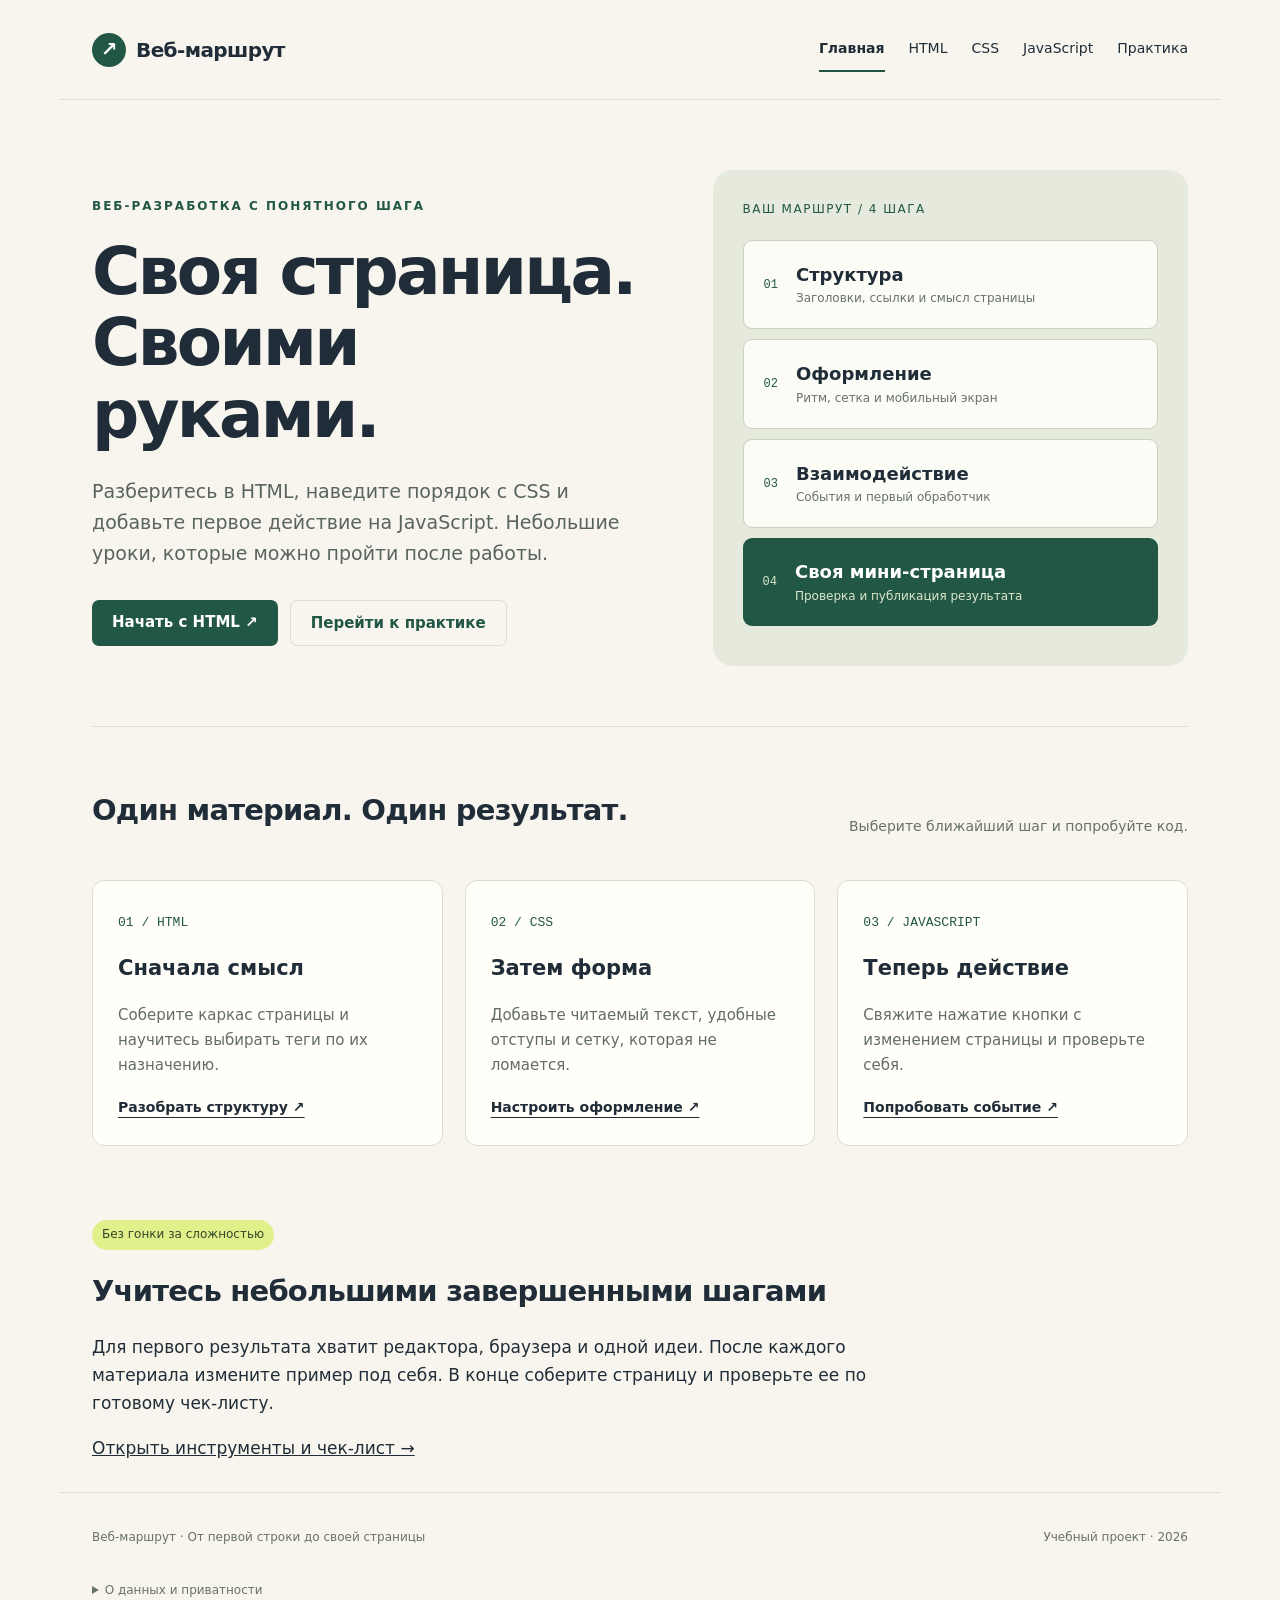
==== index.html @ abe5537c "Create five-page web learning site" ====
<!doctype html><html lang="ru"><head><meta charset="utf-8"><meta name="viewport" content="width=device-width,initial-scale=1"><meta name="description" content="Практический маршрут по HTML, CSS и JavaScript для самостоятельного обучения"><title>От идеи до своей страницы · Веб-маршрут</title><link rel="stylesheet" href="style.css"></head><body><header><a class="brand" href="index.html"><i>↗</i>Веб-маршрут</a><nav aria-label="Основная навигация"><a href="index.html" aria-current="page">Главная</a><a href="html.html" >HTML</a><a href="css.html" >CSS</a><a href="javascript.html" >JavaScript</a><a href="toolkit.html" >Практика</a></nav></header><main><section class="hero"><div><span class="eyebrow">Веб-разработка с понятного шага</span><h1>Своя страница.<br>Своими руками.</h1><p class="lead">Разберитесь в HTML, наведите порядок с CSS и добавьте первое действие на JavaScript. Небольшие уроки, которые можно пройти после работы.</p><div class="actions"><a class="button" href="html.html">Начать с HTML ↗</a><a class="button secondary" href="toolkit.html">Перейти к практике</a></div></div><div class="map"><div class="map-head">ВАШ МАРШРУТ / 4 ШАГА</div><div class="step"><span>01</span><div><strong>Структура</strong><small>Заголовки, ссылки и смысл страницы</small></div></div><div class="step"><span>02</span><div><strong>Оформление</strong><small>Ритм, сетка и мобильный экран</small></div></div><div class="step"><span>03</span><div><strong>Взаимодействие</strong><small>События и первый обработчик</small></div></div><div class="step"><span>04</span><div><strong>Своя мини-страница</strong><small>Проверка и публикация результата</small></div></div></div></section><section class="section"><div class="section-head"><h2>Один материал. Один результат.</h2><p>Выберите ближайший шаг и попробуйте код.</p></div><div class="cards"><article class="card"><span class="num">01 / HTML</span><h3>Сначала смысл</h3><p>Соберите каркас страницы и научитесь выбирать теги по их назначению.</p><a href="html.html">Разобрать структуру ↗</a></article><article class="card"><span class="num">02 / CSS</span><h3>Затем форма</h3><p>Добавьте читаемый текст, удобные отступы и сетку, которая не ломается.</p><a href="css.html">Настроить оформление ↗</a></article><article class="card"><span class="num">03 / JAVASCRIPT</span><h3>Теперь действие</h3><p>Свяжите нажатие кнопки с изменением страницы и проверьте себя.</p><a href="javascript.html">Попробовать событие ↗</a></article></div></section><section class="note"><span class="pill">Без гонки за сложностью</span><h2>Учитесь небольшими завершенными шагами</h2><p>Для первого результата хватит редактора, браузера и одной идеи. После каждого материала измените пример под себя. В конце соберите страницу и проверьте ее по готовому чек-листу.</p><a href="toolkit.html">Открыть инструменты и чек-лист →</a></section></main><footer><div class="foot"><span>Веб-маршрут · От первой строки до своей страницы</span><span>Учебный проект · 2026</span></div><div id="counters"></div><details><summary>О данных и приватности</summary><p>Тест и чек-лист работают в браузере. Сайт не запрашивает имя, почту или телефон. При подключении внешней аналитики сведения о посещении обрабатываются соответствующим сервисом. Текущее состояние подключения: <span id="analytics-status">внешние счетчики не подключены</span>.</p></details></footer><script src="analytics-config.js"></script><script src="analytics.js"></script><script src="app.js"></script></body></html>
---- style.css ----
:root{--ink:#202d38;--paper:#f7f5ee;--green:#225745;--muted:#687269;--line:#d9ded1;--accent:#e2f08b}*{box-sizing:border-box}body{margin:0;background:var(--paper);color:var(--ink);font:17px/1.65 system-ui,sans-serif}a{color:inherit}header,main,footer{max-width:1160px;margin:auto;padding:0 32px}header{display:flex;align-items:center;justify-content:space-between;gap:24px;min-height:100px;border-bottom:1px solid var(--line)}.brand{text-decoration:none;font-weight:800;font-size:20px;letter-spacing:-.6px}.brand i{display:inline-grid;place-items:center;background:var(--green);color:white;border-radius:50%;width:34px;height:34px;font-style:normal;margin-right:10px}nav{display:flex;gap:24px;font-size:14px}nav a{text-decoration:none;padding:10px 0}nav a[aria-current]{border-bottom:2px solid var(--green);font-weight:700}.eyebrow{text-transform:uppercase;letter-spacing:2px;font-size:12px;color:var(--green);font-weight:700}.hero{display:grid;grid-template-columns:1.2fr 1fr;gap:50px;padding:70px 0 60px;align-items:center}h1{font-size:clamp(38px,5.2vw,66px);letter-spacing:-2.7px;line-height:1.08;font-weight:650;margin:18px 0 26px}h2{font-size:29px;line-height:1.2;letter-spacing:-.8px}h3{font-size:21px;line-height:1.3}.lead{font-size:19px;color:#59645e;max-width:620px}.button,button{display:inline-block;border:0;border-radius:7px;background:var(--green);color:white;text-decoration:none;padding:13px 20px;font:600 15px system-ui;cursor:pointer}.button.secondary{background:transparent;color:var(--green);border:1px solid var(--line)}.actions{display:flex;gap:12px;flex-wrap:wrap;margin-top:30px}.map{background:#e5eadc;padding:30px;border-radius:20px;position:relative}.map-head{font-size:12px;letter-spacing:1.5px;color:var(--green);margin-bottom:20px}.step{padding:19px 20px;margin:10px 0;border:1px solid #cbd2bf;background:#fbfcf6;border-radius:9px;display:flex;gap:18px;align-items:center}.step span{font:12px monospace;color:var(--green)}.step strong{font-size:18px}.step small{display:block;color:var(--muted);font-size:12px}.step:last-child{background:var(--green);color:white;border:0}.step:last-child span,.step:last-child small{color:#dce8cb}.section{padding:42px 0;border-top:1px solid var(--line)}.section-head{display:flex;justify-content:space-between;align-items:end;gap:20px;margin-bottom:28px}.section-head p{color:var(--muted);font-size:14px}.cards{display:grid;grid-template-columns:repeat(3,1fr);gap:22px}.card{background:#fffef8;border:1px solid var(--line);border-radius:12px;padding:25px}.card .num{font:13px monospace;color:var(--green)}.card p{font-size:15px;color:#626d63}.card a{font-size:14px;font-weight:650;text-underline-offset:5px}.note{padding:30px 0;max-width:800px}.article{max-width:820px;margin:55px auto 70px}.article h1{font-size:48px}.article h2{margin-top:44px}.article p,.article li{color:#46534b}.article li{margin:9px 0}pre{background:#223a32;color:#eef4e9;padding:24px;border-radius:10px;overflow:auto;font:14px/1.7 ui-monospace,monospace}.checklist{list-style:none;padding:0}.checklist li{padding:12px 0;border-bottom:1px solid var(--line)}input{accent-color:var(--green)}label{cursor:pointer}.quiz{padding:25px;background:#e5eadc;border-radius:12px}.quiz label{display:block;margin:10px 0}.quiz p{color:var(--ink)}#quiz-result{font-weight:600}.sources{font-size:14px;border-top:1px solid var(--line);margin-top:40px;padding-top:20px}footer{font-size:12px;color:var(--muted);padding-top:35px;padding-bottom:35px;border-top:1px solid var(--line)}footer .foot{display:flex;justify-content:space-between;gap:20px}footer details{margin-top:18px}#counters{display:flex;gap:12px;margin-top:15px}.pill{display:inline-block;background:var(--accent);color:#33462a;padding:5px 10px;border-radius:20px;font-size:12px}a:focus-visible,button:focus-visible{outline:3px solid #83a74c;outline-offset:5px}@media(max-width:740px){header{display:block;padding-top:20px;padding-bottom:15px}nav{gap:18px;overflow:auto;margin-top:10px}.hero{grid-template-columns:1fr;padding:35px 0;gap:25px}.cards{grid-template-columns:1fr}header,main,footer{padding-left:20px;padding-right:20px}h1{letter-spacing:-1.6px}.article h1{font-size:37px}.section-head{display:block}.foot{flex-direction:column}}
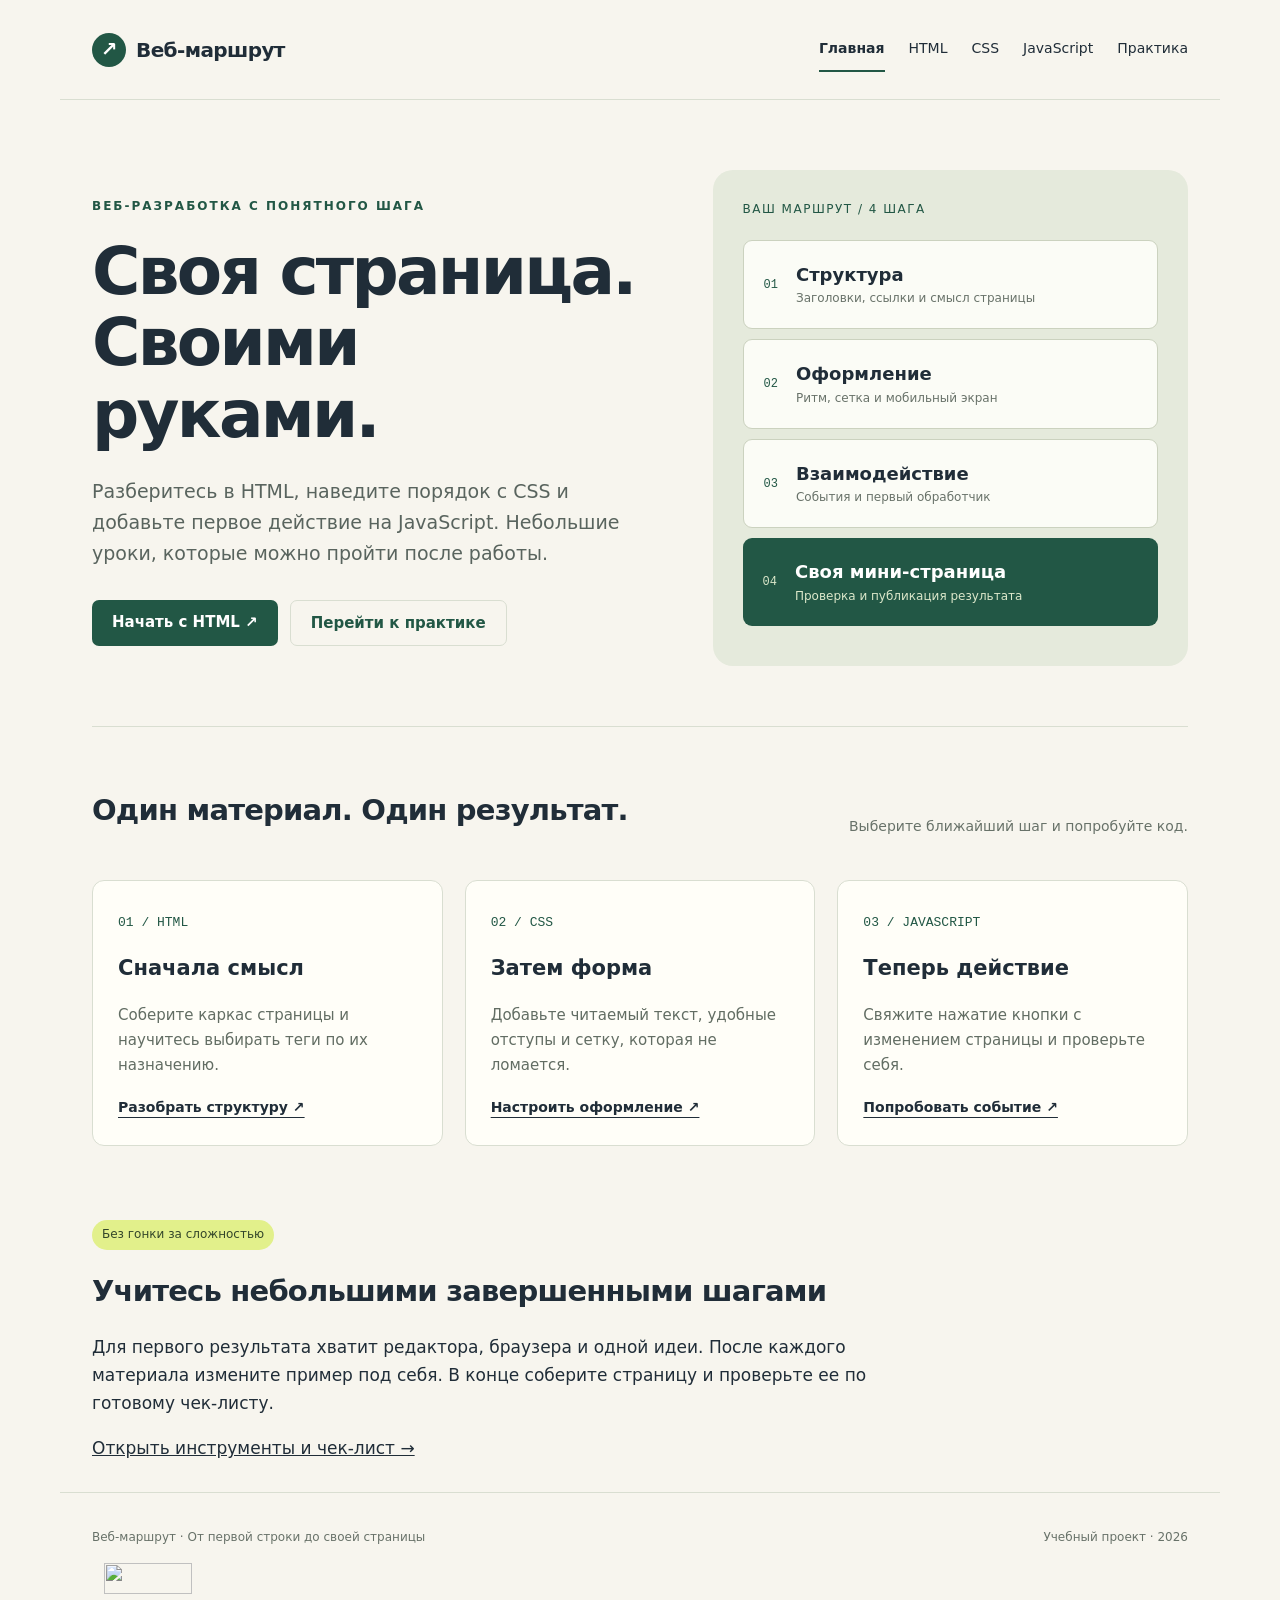
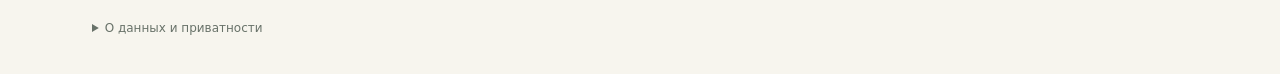
==== commit f9b35bde: "Install registered LiveInternet counter on all five pages" ====
--- a/index.html
+++ b/index.html
@@ -1 +1,11 @@
-<!doctype html><html lang="ru"><head><meta charset="utf-8"><meta name="viewport" content="width=device-width,initial-scale=1"><meta name="description" content="Практический маршрут по HTML, CSS и JavaScript для самостоятельного обучения"><title>От идеи до своей страницы · Веб-маршрут</title><link rel="stylesheet" href="style.css"></head><body><header><a class="brand" href="index.html"><i>↗</i>Веб-маршрут</a><nav aria-label="Основная навигация"><a href="index.html" aria-current="page">Главная</a><a href="html.html" >HTML</a><a href="css.html" >CSS</a><a href="javascript.html" >JavaScript</a><a href="toolkit.html" >Практика</a></nav></header><main><section class="hero"><div><span class="eyebrow">Веб-разработка с понятного шага</span><h1>Своя страница.<br>Своими руками.</h1><p class="lead">Разберитесь в HTML, наведите порядок с CSS и добавьте первое действие на JavaScript. Небольшие уроки, которые можно пройти после работы.</p><div class="actions"><a class="button" href="html.html">Начать с HTML ↗</a><a class="button secondary" href="toolkit.html">Перейти к практике</a></div></div><div class="map"><div class="map-head">ВАШ МАРШРУТ / 4 ШАГА</div><div class="step"><span>01</span><div><strong>Структура</strong><small>Заголовки, ссылки и смысл страницы</small></div></div><div class="step"><span>02</span><div><strong>Оформление</strong><small>Ритм, сетка и мобильный экран</small></div></div><div class="step"><span>03</span><div><strong>Взаимодействие</strong><small>События и первый обработчик</small></div></div><div class="step"><span>04</span><div><strong>Своя мини-страница</strong><small>Проверка и публикация результата</small></div></div></div></section><section class="section"><div class="section-head"><h2>Один материал. Один результат.</h2><p>Выберите ближайший шаг и попробуйте код.</p></div><div class="cards"><article class="card"><span class="num">01 / HTML</span><h3>Сначала смысл</h3><p>Соберите каркас страницы и научитесь выбирать теги по их назначению.</p><a href="html.html">Разобрать структуру ↗</a></article><article class="card"><span class="num">02 / CSS</span><h3>Затем форма</h3><p>Добавьте читаемый текст, удобные отступы и сетку, которая не ломается.</p><a href="css.html">Настроить оформление ↗</a></article><article class="card"><span class="num">03 / JAVASCRIPT</span><h3>Теперь действие</h3><p>Свяжите нажатие кнопки с изменением страницы и проверьте себя.</p><a href="javascript.html">Попробовать событие ↗</a></article></div></section><section class="note"><span class="pill">Без гонки за сложностью</span><h2>Учитесь небольшими завершенными шагами</h2><p>Для первого результата хватит редактора, браузера и одной идеи. После каждого материала измените пример под себя. В конце соберите страницу и проверьте ее по готовому чек-листу.</p><a href="toolkit.html">Открыть инструменты и чек-лист →</a></section></main><footer><div class="foot"><span>Веб-маршрут · От первой строки до своей страницы</span><span>Учебный проект · 2026</span></div><div id="counters"></div><details><summary>О данных и приватности</summary><p>Тест и чек-лист работают в браузере. Сайт не запрашивает имя, почту или телефон. При подключении внешней аналитики сведения о посещении обрабатываются соответствующим сервисом. Текущее состояние подключения: <span id="analytics-status">внешние счетчики не подключены</span>.</p></details></footer><script src="analytics-config.js"></script><script src="analytics.js"></script><script src="app.js"></script></body></html>+<!doctype html><html lang="ru"><head><meta charset="utf-8"><meta name="viewport" content="width=device-width,initial-scale=1"><meta name="description" content="Практический маршрут по HTML, CSS и JavaScript для самостоятельного обучения"><title>От идеи до своей страницы · Веб-маршрут</title><link rel="stylesheet" href="style.css"></head><body><header><a class="brand" href="index.html"><i>↗</i>Веб-маршрут</a><nav data-learning-block="navigation" aria-label="Основная навигация"><a href="index.html" aria-current="page">Главная</a><a href="html.html" >HTML</a><a href="css.html" >CSS</a><a href="javascript.html" >JavaScript</a><a href="toolkit.html" >Практика</a></nav></header><main data-learning-block="content"><section class="hero"><div><span class="eyebrow">Веб-разработка с понятного шага</span><h1>Своя страница.<br>Своими руками.</h1><p class="lead">Разберитесь в HTML, наведите порядок с CSS и добавьте первое действие на JavaScript. Небольшие уроки, которые можно пройти после работы.</p><div class="actions" data-learning-block="actions"><a class="button" href="html.html">Начать с HTML ↗</a><a class="button secondary" href="toolkit.html">Перейти к практике</a></div></div><div class="map"><div class="map-head">ВАШ МАРШРУТ / 4 ШАГА</div><div class="step"><span>01</span><div><strong>Структура</strong><small>Заголовки, ссылки и смысл страницы</small></div></div><div class="step"><span>02</span><div><strong>Оформление</strong><small>Ритм, сетка и мобильный экран</small></div></div><div class="step"><span>03</span><div><strong>Взаимодействие</strong><small>События и первый обработчик</small></div></div><div class="step"><span>04</span><div><strong>Своя мини-страница</strong><small>Проверка и публикация результата</small></div></div></div></section><section class="section"><div class="section-head"><h2>Один материал. Один результат.</h2><p>Выберите ближайший шаг и попробуйте код.</p></div><div class="cards"><article class="card"><span class="num">01 / HTML</span><h3>Сначала смысл</h3><p>Соберите каркас страницы и научитесь выбирать теги по их назначению.</p><a href="html.html">Разобрать структуру ↗</a></article><article class="card"><span class="num">02 / CSS</span><h3>Затем форма</h3><p>Добавьте читаемый текст, удобные отступы и сетку, которая не ломается.</p><a href="css.html">Настроить оформление ↗</a></article><article class="card"><span class="num">03 / JAVASCRIPT</span><h3>Теперь действие</h3><p>Свяжите нажатие кнопки с изменением страницы и проверьте себя.</p><a href="javascript.html">Попробовать событие ↗</a></article></div></section><section class="note"><span class="pill">Без гонки за сложностью</span><h2>Учитесь небольшими завершенными шагами</h2><p>Для первого результата хватит редактора, браузера и одной идеи. После каждого материала измените пример под себя. В конце соберите страницу и проверьте ее по готовому чек-листу.</p><a href="toolkit.html">Открыть инструменты и чек-лист →</a></section></main><footer><div class="foot"><span>Веб-маршрут · От первой строки до своей страницы</span><span>Учебный проект · 2026</span></div><div id="counters"><span id="top100_widget"></span><!--LiveInternet counter--><a href="https://www.liveinternet.ru/click"
+target="_blank"><img id="licnt418C" width="88" height="31" style="border:0" 
+title="LiveInternet: показано число просмотров и посетителей за 24 часа"
+src="[data-uri]"
+alt=""/></a><script>(function(d,s){d.getElementById("licnt418C").src=
+"https://counter.yadro.ru/hit?t52.6;r"+escape(d.referrer)+
+((typeof(s)=="undefined")?"":";s"+s.width+"*"+s.height+"*"+
+(s.colorDepth?s.colorDepth:s.pixelDepth))+";u"+escape(d.URL)+
+";h"+escape(d.title.substring(0,150))+";"+Math.random()})
+(document,screen)</script><!--/LiveInternet-->
+</div><details><summary>О данных и приватности</summary><p>Тест и чек-лист работают в браузере. Сайт не запрашивает имя, почту или телефон. При подключении внешней аналитики сведения о посещении обрабатываются соответствующим сервисом. Текущее состояние подключения: <span id="analytics-status">подключены бесплатные счетчики LiveInternet и SberAds (Топ-100)</span>.</p></details></footer><script src="analytics-config.js"></script><script src="analytics.js"></script><script src="app.js"></script></body></html>
